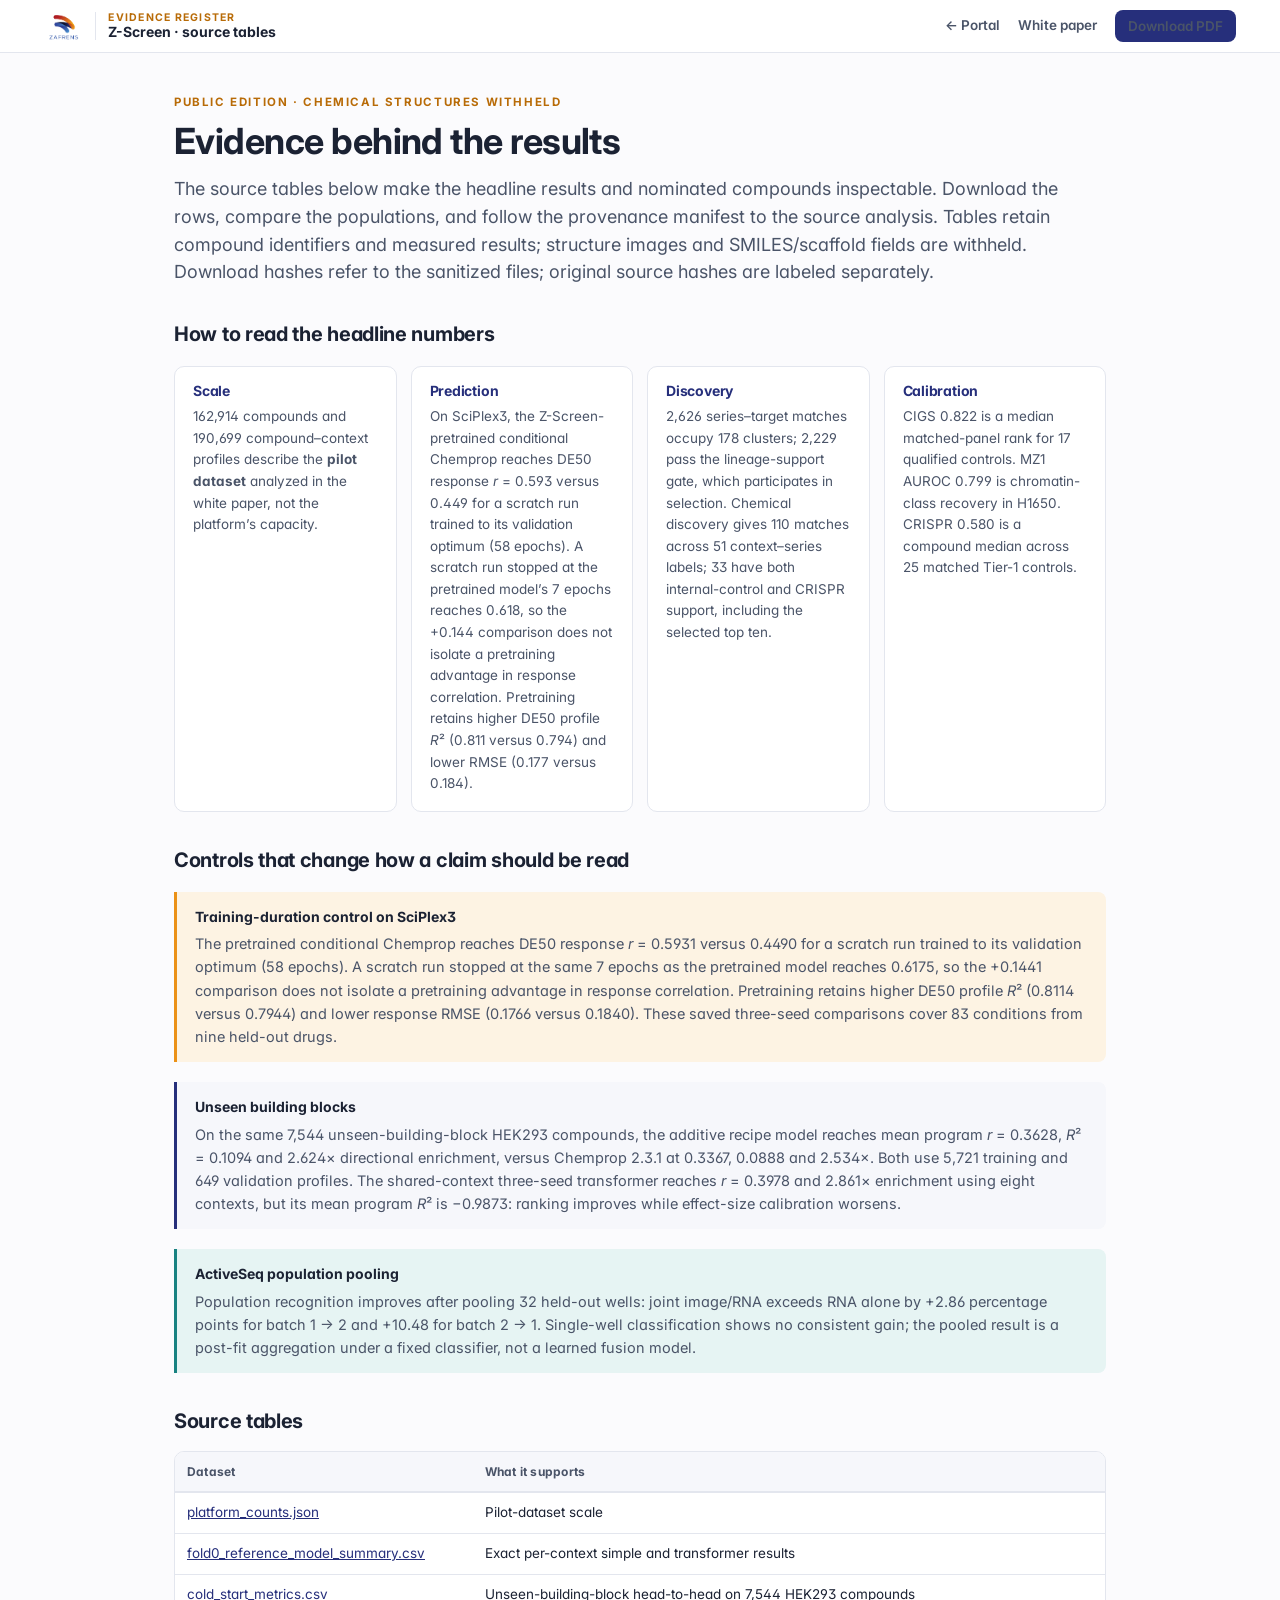
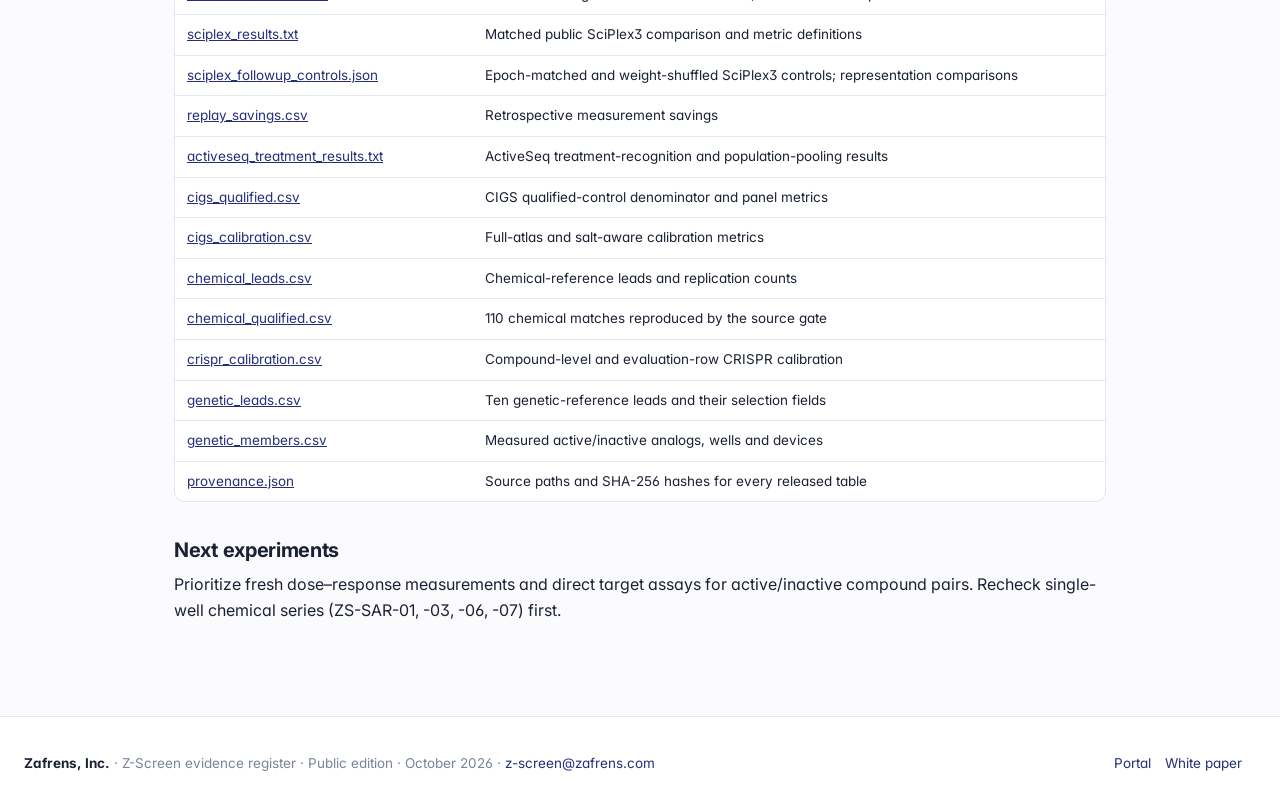
==== docs/evidence.html @ 52451b91 "Replace the April 2026 briefing with the Z-Screen investor & collaborator portal - Portal (index.htm" ====
<!DOCTYPE html>
<html lang="en">
<head>
<meta charset="UTF-8">
<meta name="viewport" content="width=device-width, initial-scale=1.0">
<title>Z-Screen evidence register · Zafrens</title>
<meta name="robots" content="noindex, nofollow">
<link rel="preconnect" href="https://fonts.googleapis.com"><link rel="preconnect" href="https://fonts.gstatic.com" crossorigin><link href="https://fonts.googleapis.com/css2?family=Inter:wght@400;500;600;700;800&display=swap" rel="stylesheet">
<link rel="stylesheet" href="assets/site.css">
<style>
main { max-width: 980px; margin: 0 auto; padding: 40px 24px 80px; }
h1 { font-size: clamp(28px, 4vw, 36px); margin: 8px 0 12px; }
h2 { font-size: 20px; margin: 36px 0 10px; }
p { margin-bottom: 12px; color: var(--ink); }
.cards { display: grid; grid-template-columns: repeat(auto-fit, minmax(220px, 1fr)); gap: 14px; margin: 20px 0; }
.card { background: var(--white); border: 1px solid var(--hair); border-radius: 10px; padding: 16px 18px; }
.card h3 { font-size: 14px; color: var(--navy); margin-bottom: 6px; }
.card p { font-size: 13.5px; color: var(--slate); margin: 0; }
@media (max-width: 600px) { main { padding: 24px 16px 60px; } }
</style>
</head>
<body>
<header class="topbar"><div class="topbar-inner">
  <a class="brand" href="index.html"><img src="assets/zafrens_logo.png" alt="Zafrens"><span class="brand-text"><small>Evidence register</small>Z-Screen · source tables</span></a>
  <nav class="nav-links"><a href="index.html">← Portal</a><a href="whitepaper.html">White paper</a><a class="btn btn-primary btn-sm" href="docs/ZScreen_Technical_White_Paper.pdf" target="_blank">Download PDF</a></nav>
</div></header>
<main>
  <div class="kicker">Public edition · chemical structures withheld</div>
  <h1>Evidence behind the results</h1>
  <p class="lede">The source tables below make the headline results and nominated compounds inspectable. Download the rows, compare the populations, and follow the provenance manifest to the source analysis. Tables retain compound identifiers and measured results; structure images and SMILES/scaffold fields are withheld. Download hashes refer to the sanitized files; original source hashes are labeled separately.</p>

  <h2>How to read the headline numbers</h2>
  <div class="cards">
    <div class="card"><h3>Scale</h3><p>162,914 compounds and 190,699 compound–context profiles describe the <b>pilot dataset</b> analyzed in the white paper, not the platform’s capacity.</p></div>
    <div class="card"><h3>Prediction</h3><p>On SciPlex3, the Z-Screen-pretrained conditional Chemprop reaches DE50 response <i>r</i> = 0.593 versus 0.449 for a scratch run trained to its validation optimum (58 epochs). A scratch run stopped at the pretrained model’s 7 epochs reaches 0.618, so the +0.144 comparison does not isolate a pretraining advantage in response correlation. Pretraining retains higher DE50 profile <i>R</i>² (0.811 versus 0.794) and lower RMSE (0.177 versus 0.184).</p></div>
    <div class="card"><h3>Discovery</h3><p>2,626 series–target matches occupy 178 clusters; 2,229 pass the lineage-support gate, which participates in selection. Chemical discovery gives 110 matches across 51 context–series labels; 33 have both internal-control and CRISPR support, including the selected top ten.</p></div>
    <div class="card"><h3>Calibration</h3><p>CIGS 0.822 is a median matched-panel rank for 17 qualified controls. MZ1 AUROC 0.799 is chromatin-class recovery in H1650. CRISPR 0.580 is a compound median across 25 matched Tier-1 controls.</p></div>
  </div>

  <h2>Controls that change how a claim should be read</h2>
  <div class="note amber"><span class="note-title">Training-duration control on SciPlex3</span>The pretrained conditional Chemprop reaches DE50 response <i>r</i> = 0.5931 versus 0.4490 for a scratch run trained to its validation optimum (58 epochs). A scratch run stopped at the same 7 epochs as the pretrained model reaches 0.6175, so the +0.1441 comparison does not isolate a pretraining advantage in response correlation. Pretraining retains higher DE50 profile <i>R</i>² (0.8114 versus 0.7944) and lower response RMSE (0.1766 versus 0.1840). These saved three-seed comparisons cover 83 conditions from nine held-out drugs.</div>
  <div class="note"><span class="note-title">Unseen building blocks</span>On the same 7,544 unseen-building-block HEK293 compounds, the additive recipe model reaches mean program <i>r</i> = 0.3628, <i>R</i>² = 0.1094 and 2.624× directional enrichment, versus Chemprop 2.3.1 at 0.3367, 0.0888 and 2.534×. Both use 5,721 training and 649 validation profiles. The shared-context three-seed transformer reaches <i>r</i> = 0.3978 and 2.861× enrichment using eight contexts, but its mean program <i>R</i>² is −0.9873: ranking improves while effect-size calibration worsens.</div>
  <div class="note teal"><span class="note-title">ActiveSeq population pooling</span>Population recognition improves after pooling 32 held-out wells: joint image/RNA exceeds RNA alone by +2.86 percentage points for batch 1 → 2 and +10.48 for batch 2 → 1. Single-well classification shows no consistent gain; the pooled result is a post-fit aggregation under a fixed classifier, not a learned fusion model.</div>

  <h2>Source tables</h2>
  <div class="table-wrap"><table class="tbl">
    <thead><tr><th>Dataset</th><th>What it supports</th></tr></thead>
    <tbody>
      <tr><td><a href="evidence/platform_counts.json">platform_counts.json</a></td><td>Pilot-dataset scale</td></tr>
      <tr><td><a href="evidence/fold0_reference_model_summary.csv">fold0_reference_model_summary.csv</a></td><td>Exact per-context simple and transformer results</td></tr>
      <tr><td><a href="evidence/cold_start_metrics.csv">cold_start_metrics.csv</a></td><td>Unseen-building-block head-to-head on 7,544 HEK293 compounds</td></tr>
      <tr><td><a href="evidence/sciplex_results.txt">sciplex_results.txt</a></td><td>Matched public SciPlex3 comparison and metric definitions</td></tr>
      <tr><td><a href="evidence/sciplex_followup_controls.json">sciplex_followup_controls.json</a></td><td>Epoch-matched and weight-shuffled SciPlex3 controls; representation comparisons</td></tr>
      <tr><td><a href="evidence/replay_savings.csv">replay_savings.csv</a></td><td>Retrospective measurement savings</td></tr>
      <tr><td><a href="evidence/activeseq_treatment_results.txt">activeseq_treatment_results.txt</a></td><td>ActiveSeq treatment-recognition and population-pooling results</td></tr>
      <tr><td><a href="evidence/cigs_qualified.csv">cigs_qualified.csv</a></td><td>CIGS qualified-control denominator and panel metrics</td></tr>
      <tr><td><a href="evidence/cigs_calibration.csv">cigs_calibration.csv</a></td><td>Full-atlas and salt-aware calibration metrics</td></tr>
      <tr><td><a href="evidence/chemical_leads.csv">chemical_leads.csv</a></td><td>Chemical-reference leads and replication counts</td></tr>
      <tr><td><a href="evidence/chemical_qualified.csv">chemical_qualified.csv</a></td><td>110 chemical matches reproduced by the source gate</td></tr>
      <tr><td><a href="evidence/crispr_calibration.csv">crispr_calibration.csv</a></td><td>Compound-level and evaluation-row CRISPR calibration</td></tr>
      <tr><td><a href="evidence/genetic_leads.csv">genetic_leads.csv</a></td><td>Ten genetic-reference leads and their selection fields</td></tr>
      <tr><td><a href="evidence/genetic_members.csv">genetic_members.csv</a></td><td>Measured active/inactive analogs, wells and devices</td></tr>
      <tr><td><a href="evidence/provenance.json">provenance.json</a></td><td>Source paths and SHA-256 hashes for every released table</td></tr>
    </tbody>
  </table></div>

  <h2>Next experiments</h2>
  <p>Prioritize fresh dose–response measurements and direct target assays for active/inactive compound pairs. Recheck single-well chemical series (ZS-SAR-01, -03, -06, -07) first.</p>
</main>
<footer class="site-footer"><div class="inner"><div><b style="color:var(--ink)">Zafrens, Inc.</b> · Z-Screen evidence register · Public edition · October 2026 · <a href="mailto:z-screen@zafrens.com">z-screen@zafrens.com</a></div><div><a href="index.html">Portal</a><a href="whitepaper.html">White paper</a></div></div></footer>
</body>
</html>
---- docs/assets/site.css ----
/* Z-Screen portal and white paper — shared design tokens and components */
:root {
  --navy: #262F7B; --navy-dark: #171D52; --navy-mid: #4A56B0; --navy-tint: #E9EBF7;
  --orange: #EB9117; --orange-dark: #B86B07; --orange-tint: #FDF3E3;
  --teal: #188281; --teal-tint: #E6F4F3;
  --ink: #1B2233; --slate: #4A5468; --muted: #7A8499; --hair: #E3E6EE; --panel: #F6F7FB; --bg: #FBFBFD; --white: #FFFFFF;
  --font: Inter, "Segoe UI", system-ui, -apple-system, Roboto, Helvetica, Arial, sans-serif;
  --mono: "JetBrains Mono", Consolas, "SF Mono", Menlo, monospace;
  --radius: 10px;
  --shadow: 0 1px 2px rgba(27,34,51,0.04), 0 8px 24px rgba(27,34,51,0.06);
}
* { box-sizing: border-box; margin: 0; padding: 0; }
html { scroll-behavior: smooth; -webkit-text-size-adjust: 100%; }
body { font-family: var(--font); color: var(--ink); background: var(--bg); line-height: 1.6; font-size: 16px; font-feature-settings: "cv11", "ss01"; }
img, svg { max-width: 100%; height: auto; display: block; }
a { color: var(--navy); }
code { font-family: var(--mono); font-size: 0.88em; background: var(--panel); border: 1px solid var(--hair); border-radius: 4px; padding: 0 4px; color: var(--navy-dark); }
.num, .tnum { font-variant-numeric: tabular-nums; }
:focus-visible { outline: 3px solid var(--teal); outline-offset: 3px; }
@media (prefers-reduced-motion: reduce) { html { scroll-behavior: auto; } * { transition: none !important; } }

/* ---------- buttons ---------- */
.btn { display: inline-flex; align-items: center; gap: 8px; padding: 10px 16px; border-radius: 8px; font-size: 14px; font-weight: 600; text-decoration: none; border: 1px solid transparent; cursor: pointer; transition: background .15s, color .15s, border-color .15s, transform .15s; font-family: var(--font); line-height: 1.2; white-space: nowrap; }
.btn-primary { background: var(--navy); color: #fff; }
.btn-primary:hover { background: var(--navy-dark); }
.btn-accent { background: var(--orange); color: #fff; }
.btn-accent:hover { background: var(--orange-dark); }
.btn-outline { background: var(--white); color: var(--ink); border-color: var(--hair); }
.btn-outline:hover { border-color: var(--navy); color: var(--navy); }
.btn-quiet { background: transparent; color: var(--navy); border-color: transparent; padding-left: 6px; padding-right: 6px; }
.btn-quiet:hover { text-decoration: underline; }
.btn-sm { padding: 7px 12px; font-size: 13px; }
@media (max-width: 600px) { .btn { white-space: normal; text-align: left; } }

/* ---------- topbar ---------- */
.topbar { position: sticky; top: 0; z-index: 100; background: rgba(255,255,255,0.92); backdrop-filter: blur(10px); border-bottom: 1px solid var(--hair); }
.topbar-inner { max-width: 1240px; margin: 0 auto; padding: 10px 24px; display: flex; align-items: center; justify-content: space-between; gap: 16px; flex-wrap: wrap; }
.brand { display: flex; align-items: center; gap: 12px; text-decoration: none; color: var(--ink); }
.brand img { height: 30px; width: auto; }
.brand-text { font-weight: 700; font-size: 14px; line-height: 1.15; border-left: 1px solid var(--hair); padding-left: 12px; }
.brand-text small { display: block; font-size: 10.5px; font-weight: 700; letter-spacing: .12em; text-transform: uppercase; color: var(--orange-dark); }
.nav-links { display: flex; gap: 18px; list-style: none; flex-wrap: wrap; align-items: center; }
.nav-links a { text-decoration: none; color: var(--slate); font-size: 13.5px; font-weight: 600; }
.nav-links a:hover { color: var(--navy); }
.seg { display: inline-flex; background: var(--panel); border: 1px solid var(--hair); border-radius: 8px; padding: 3px; gap: 2px; }
.seg button { border: 0; background: transparent; padding: 6px 11px; border-radius: 6px; font: 600 12.5px var(--font); color: var(--slate); cursor: pointer; }
.seg button.active { background: var(--navy); color: #fff; }

/* ---------- typography ---------- */
.kicker { font-size: 11.5px; font-weight: 700; letter-spacing: .14em; text-transform: uppercase; color: var(--orange-dark); }
h1, h2, h3, h4 { line-height: 1.2; letter-spacing: -0.015em; color: var(--ink); font-weight: 700; }
.lede { font-size: 18px; color: var(--slate); line-height: 1.55; }
.muted { color: var(--muted); }
.small { font-size: 13px; }

/* ---------- stat tiles ---------- */
.stats { display: grid; grid-template-columns: repeat(auto-fit, minmax(190px, 1fr)); gap: 14px; }
.stat { background: var(--white); border: 1px solid var(--hair); border-radius: var(--radius); padding: 18px 18px 16px; }
.stat .v { font-size: 28px; font-weight: 800; color: var(--navy); letter-spacing: -0.02em; line-height: 1.05; font-variant-numeric: tabular-nums; }
.stat .t { font-size: 13.5px; font-weight: 600; margin-top: 8px; color: var(--ink); }
.stat .d { font-size: 12.5px; color: var(--muted); margin-top: 3px; line-height: 1.45; }

/* ---------- callouts ---------- */
.note { border-left: 3px solid var(--navy); background: var(--panel); padding: 14px 18px; border-radius: 0 8px 8px 0; margin: 20px 0; font-size: 14.5px; color: var(--slate); }
.note strong, .note b { color: var(--ink); }
.note.amber { border-left-color: var(--orange); background: var(--orange-tint); }
.note.teal { border-left-color: var(--teal); background: var(--teal-tint); }
.note .note-title { display: block; font-weight: 700; color: var(--ink); margin-bottom: 4px; font-size: 14px; }

/* ---------- figures ---------- */
figure.fig { margin: 28px 0; }
figure.fig .fig-body { background: var(--white); border: 1px solid var(--hair); border-radius: var(--radius); padding: 10px; }
figure.fig .fig-body svg, figure.fig .fig-body img { width: 100%; height: auto; cursor: zoom-in; }
figure.fig figcaption { margin-top: 10px; font-size: 13.5px; color: var(--slate); line-height: 1.5; }
figure.fig figcaption b { color: var(--ink); }

/* ---------- tables ---------- */
.table-wrap { overflow-x: auto; margin: 18px 0 8px; border: 1px solid var(--hair); border-radius: var(--radius); background: var(--white); }
table.tbl { width: 100%; border-collapse: collapse; font-size: 13.5px; }
table.tbl caption { caption-side: top; text-align: left; padding: 12px 14px 8px; font-size: 13.5px; color: var(--slate); }
table.tbl caption b { color: var(--ink); }
table.tbl th { text-align: left; font-size: 12px; font-weight: 700; letter-spacing: .02em; color: var(--slate); padding: 10px 12px; border-bottom: 2px solid var(--hair); background: var(--panel); white-space: nowrap; }
table.tbl td { padding: 9px 12px; border-bottom: 1px solid var(--hair); vertical-align: top; color: var(--ink); }
table.tbl tr:last-child td { border-bottom: 0; }
table.tbl th.n, table.tbl td.n { text-align: right; font-variant-numeric: tabular-nums; white-space: nowrap; }
table.tbl tr.hi td { background: var(--orange-tint); }
table.tbl td .sub { display: block; font-size: 12px; color: var(--muted); }
table.tbl td code { font-size: 12px; }
.tag { display: inline-block; padding: 2px 8px; border-radius: 999px; font-size: 11.5px; font-weight: 700; white-space: nowrap; }
.tag-navy { background: var(--navy-tint); color: var(--navy); }
.tag-teal { background: var(--teal-tint); color: var(--teal); }
.tag-amber { background: var(--orange-tint); color: var(--orange-dark); }
.tag-gray { background: var(--panel); color: var(--slate); border: 1px solid var(--hair); }

/* ---------- lightbox ---------- */
.lightbox { position: fixed; inset: 0; background: rgba(17,20,40,0.86); z-index: 999; display: none; align-items: center; justify-content: center; padding: 24px; cursor: zoom-out; }
.lightbox.open { display: flex; }
.lightbox img { max-width: 96vw; max-height: 94vh; background: #fff; padding: 12px; border-radius: 10px; box-shadow: 0 20px 60px rgba(0,0,0,.5); }

/* ---------- footer ---------- */
footer.site-footer { border-top: 1px solid var(--hair); background: var(--white); padding: 36px 24px; color: var(--muted); font-size: 13.5px; }
footer.site-footer .inner { max-width: 1240px; margin: 0 auto; display: flex; justify-content: space-between; gap: 16px; flex-wrap: wrap; }
footer.site-footer a { color: var(--navy); text-decoration: none; margin-right: 14px; }

/* ---------- phone widths: let pills and buttons wrap (must stay after the .tag rule) ---------- */
@media (max-width: 600px) { .tag { white-space: normal; } }
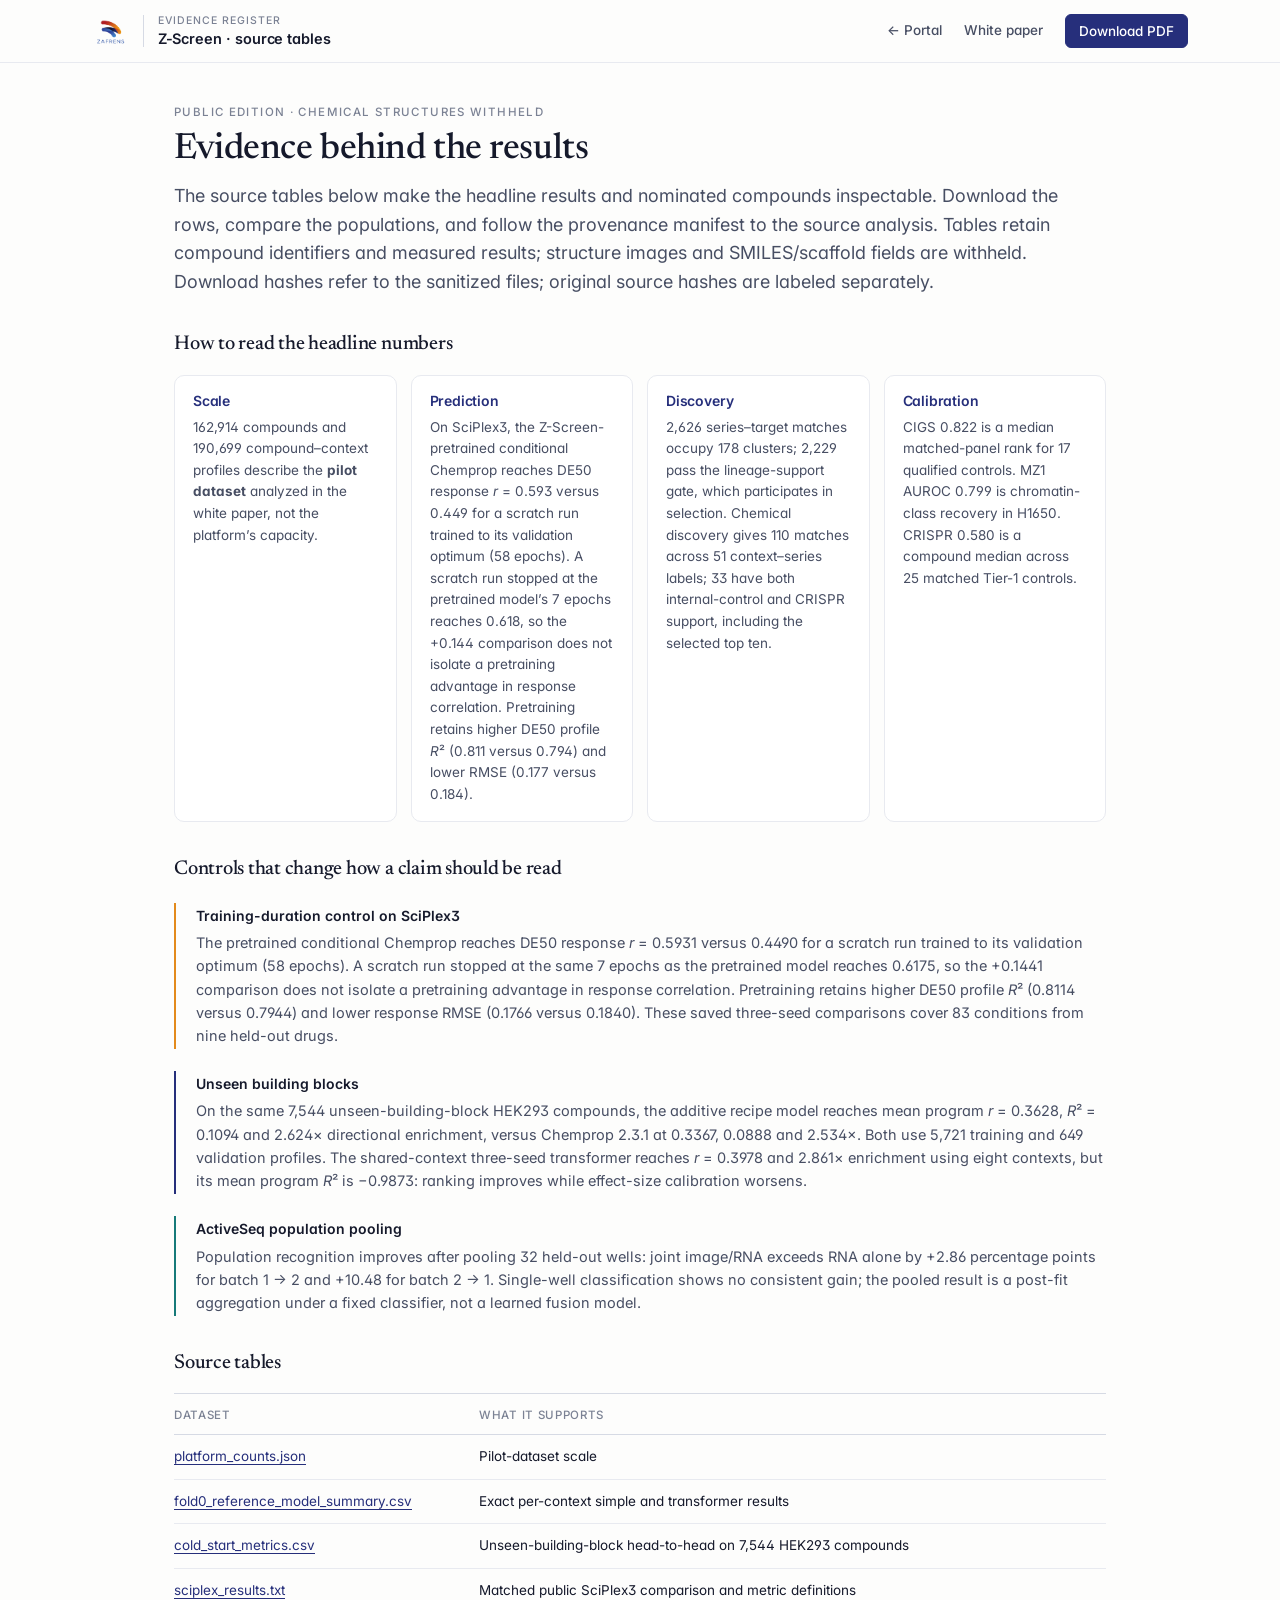
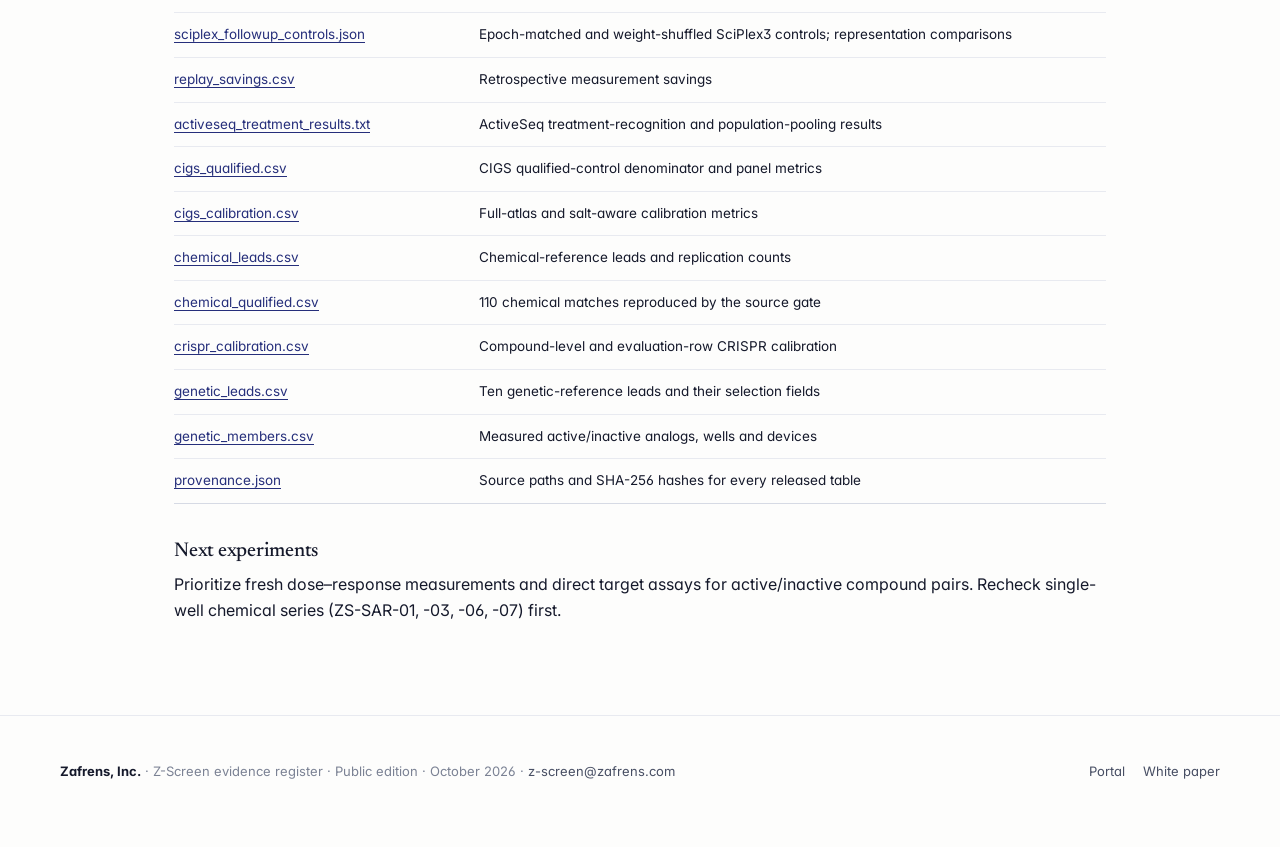
==== commit 48e0153e: "Redesign the portal for a calmer, simpler reading experience Portal (index.html): - Serif display he" ====
--- a/docs/evidence.html
+++ b/docs/evidence.html
@@ -5,7 +5,7 @@
 <meta name="viewport" content="width=device-width, initial-scale=1.0">
 <title>Z-Screen evidence register · Zafrens</title>
 <meta name="robots" content="noindex, nofollow">
-<link rel="preconnect" href="https://fonts.googleapis.com"><link rel="preconnect" href="https://fonts.gstatic.com" crossorigin><link href="https://fonts.googleapis.com/css2?family=Inter:wght@400;500;600;700;800&display=swap" rel="stylesheet">
+<link rel="preconnect" href="https://fonts.googleapis.com"><link rel="preconnect" href="https://fonts.gstatic.com" crossorigin><link href="https://fonts.googleapis.com/css2?family=Inter:wght@400;500;600;700&family=Newsreader:ital,opsz,wght@0,6..72,400;0,6..72,500;1,6..72,400;1,6..72,500&display=swap" rel="stylesheet">
 <link rel="stylesheet" href="assets/site.css">
 <style>
 main { max-width: 980px; margin: 0 auto; padding: 40px 24px 80px; }
--- a/docs/assets/site.css
+++ b/docs/assets/site.css
@@ -1,106 +1,120 @@
 /* Z-Screen portal and white paper — shared design tokens and components */
 :root {
-  --navy: #262F7B; --navy-dark: #171D52; --navy-mid: #4A56B0; --navy-tint: #E9EBF7;
-  --orange: #EB9117; --orange-dark: #B86B07; --orange-tint: #FDF3E3;
-  --teal: #188281; --teal-tint: #E6F4F3;
-  --ink: #1B2233; --slate: #4A5468; --muted: #7A8499; --hair: #E3E6EE; --panel: #F6F7FB; --bg: #FBFBFD; --white: #FFFFFF;
+  --navy: #262F7B; --navy-dark: #1B2262; --navy-mid: #4A56B0; --navy-tint: #EEF0F9;
+  --orange: #E38A1C; --orange-dark: #A5620F; --orange-tint: #FBF2E4;
+  --teal: #177A79; --teal-tint: #E5F2F1;
+  --ink: #15192B; --slate: #474E63; --muted: #7B8294; --hair: #E8EAF0; --hair-strong: #D6DAE4; --panel: #F6F7F9; --bg: #FDFDFC; --white: #FFFFFF;
   --font: Inter, "Segoe UI", system-ui, -apple-system, Roboto, Helvetica, Arial, sans-serif;
+  --serif: "Newsreader", "Iowan Old Style", "Palatino Linotype", Palatino, Georgia, serif;
   --mono: "JetBrains Mono", Consolas, "SF Mono", Menlo, monospace;
-  --radius: 10px;
-  --shadow: 0 1px 2px rgba(27,34,51,0.04), 0 8px 24px rgba(27,34,51,0.06);
+  --radius: 6px;
+  --shadow: 0 1px 2px rgba(21,25,43,0.04);
+  --container: 1160px;
 }
 * { box-sizing: border-box; margin: 0; padding: 0; }
 html { scroll-behavior: smooth; -webkit-text-size-adjust: 100%; }
-body { font-family: var(--font); color: var(--ink); background: var(--bg); line-height: 1.6; font-size: 16px; font-feature-settings: "cv11", "ss01"; }
+body { font-family: var(--font); color: var(--ink); background: var(--bg); line-height: 1.6; font-size: 16px; -webkit-font-smoothing: antialiased; -moz-osx-font-smoothing: grayscale; font-feature-settings: "cv11", "ss01"; }
 img, svg { max-width: 100%; height: auto; display: block; }
-a { color: var(--navy); }
-code { font-family: var(--mono); font-size: 0.88em; background: var(--panel); border: 1px solid var(--hair); border-radius: 4px; padding: 0 4px; color: var(--navy-dark); }
+a { color: var(--navy); text-decoration-thickness: 1px; text-underline-offset: 3px; }
+code { font-family: var(--mono); font-size: 0.86em; background: var(--panel); border: 1px solid var(--hair); border-radius: 4px; padding: 0 4px; color: var(--navy-dark); }
 .num, .tnum { font-variant-numeric: tabular-nums; }
-:focus-visible { outline: 3px solid var(--teal); outline-offset: 3px; }
+:focus-visible { outline: 2px solid var(--navy); outline-offset: 3px; }
 @media (prefers-reduced-motion: reduce) { html { scroll-behavior: auto; } * { transition: none !important; } }
 
-/* ---------- buttons ---------- */
-.btn { display: inline-flex; align-items: center; gap: 8px; padding: 10px 16px; border-radius: 8px; font-size: 14px; font-weight: 600; text-decoration: none; border: 1px solid transparent; cursor: pointer; transition: background .15s, color .15s, border-color .15s, transform .15s; font-family: var(--font); line-height: 1.2; white-space: nowrap; }
-.btn-primary { background: var(--navy); color: #fff; }
-.btn-primary:hover { background: var(--navy-dark); }
-.btn-accent { background: var(--orange); color: #fff; }
-.btn-accent:hover { background: var(--orange-dark); }
-.btn-outline { background: var(--white); color: var(--ink); border-color: var(--hair); }
-.btn-outline:hover { border-color: var(--navy); color: var(--navy); }
-.btn-quiet { background: transparent; color: var(--navy); border-color: transparent; padding-left: 6px; padding-right: 6px; }
-.btn-quiet:hover { text-decoration: underline; }
-.btn-sm { padding: 7px 12px; font-size: 13px; }
-@media (max-width: 600px) { .btn { white-space: normal; text-align: left; } }
-
-/* ---------- topbar ---------- */
-.topbar { position: sticky; top: 0; z-index: 100; background: rgba(255,255,255,0.92); backdrop-filter: blur(10px); border-bottom: 1px solid var(--hair); }
-.topbar-inner { max-width: 1240px; margin: 0 auto; padding: 10px 24px; display: flex; align-items: center; justify-content: space-between; gap: 16px; flex-wrap: wrap; }
-.brand { display: flex; align-items: center; gap: 12px; text-decoration: none; color: var(--ink); }
-.brand img { height: 30px; width: auto; }
-.brand-text { font-weight: 700; font-size: 14px; line-height: 1.15; border-left: 1px solid var(--hair); padding-left: 12px; }
-.brand-text small { display: block; font-size: 10.5px; font-weight: 700; letter-spacing: .12em; text-transform: uppercase; color: var(--orange-dark); }
-.nav-links { display: flex; gap: 18px; list-style: none; flex-wrap: wrap; align-items: center; }
-.nav-links a { text-decoration: none; color: var(--slate); font-size: 13.5px; font-weight: 600; }
-.nav-links a:hover { color: var(--navy); }
-.seg { display: inline-flex; background: var(--panel); border: 1px solid var(--hair); border-radius: 8px; padding: 3px; gap: 2px; }
-.seg button { border: 0; background: transparent; padding: 6px 11px; border-radius: 6px; font: 600 12.5px var(--font); color: var(--slate); cursor: pointer; }
-.seg button.active { background: var(--navy); color: #fff; }
-
 /* ---------- typography ---------- */
-.kicker { font-size: 11.5px; font-weight: 700; letter-spacing: .14em; text-transform: uppercase; color: var(--orange-dark); }
-h1, h2, h3, h4 { line-height: 1.2; letter-spacing: -0.015em; color: var(--ink); font-weight: 700; }
-.lede { font-size: 18px; color: var(--slate); line-height: 1.55; }
+h1, h2 { font-family: var(--serif); font-weight: 500; line-height: 1.12; letter-spacing: -0.012em; color: var(--ink); font-feature-settings: normal; }
+h3, h4 { font-family: var(--font); font-weight: 600; line-height: 1.3; letter-spacing: -0.012em; color: var(--ink); }
+.kicker { font-size: 11.5px; font-weight: 500; letter-spacing: .12em; text-transform: uppercase; color: var(--muted); }
+.lede { font-size: 18px; color: var(--slate); line-height: 1.6; }
 .muted { color: var(--muted); }
 .small { font-size: 13px; }
 
-/* ---------- stat tiles ---------- */
-.stats { display: grid; grid-template-columns: repeat(auto-fit, minmax(190px, 1fr)); gap: 14px; }
-.stat { background: var(--white); border: 1px solid var(--hair); border-radius: var(--radius); padding: 18px 18px 16px; }
-.stat .v { font-size: 28px; font-weight: 800; color: var(--navy); letter-spacing: -0.02em; line-height: 1.05; font-variant-numeric: tabular-nums; }
-.stat .t { font-size: 13.5px; font-weight: 600; margin-top: 8px; color: var(--ink); }
-.stat .d { font-size: 12.5px; color: var(--muted); margin-top: 3px; line-height: 1.45; }
+/* ---------- buttons ---------- */
+.btn { display: inline-flex; align-items: center; gap: 8px; padding: 11px 18px; border-radius: 6px; font-size: 14px; font-weight: 500; text-decoration: none; border: 1px solid transparent; cursor: pointer; transition: background .15s, color .15s, border-color .15s; font-family: var(--font); line-height: 1.2; white-space: nowrap; }
+.btn-primary, .btn-accent { background: var(--navy); color: #fff; border-color: var(--navy); }
+.btn-primary:hover, .btn-accent:hover { background: var(--navy-dark); border-color: var(--navy-dark); }
+.btn-outline { background: transparent; color: var(--ink); border-color: var(--hair-strong); }
+.btn-outline:hover { border-color: var(--ink); }
+.btn-quiet { background: transparent; color: var(--navy); border-color: transparent; padding-left: 4px; padding-right: 4px; }
+.btn-quiet:hover { text-decoration: underline; text-underline-offset: 3px; }
+.btn-sm { padding: 8px 13px; font-size: 13px; }
+
+/* ---------- topbar ---------- */
+.topbar { position: sticky; top: 0; z-index: 100; background: rgba(253,253,252,0.86); backdrop-filter: blur(12px); -webkit-backdrop-filter: blur(12px); border-bottom: 1px solid var(--hair); }
+.topbar-inner { max-width: var(--container); margin: 0 auto; padding: 14px 32px; display: flex; align-items: center; justify-content: space-between; gap: 24px; flex-wrap: wrap; }
+.brand { display: flex; align-items: center; gap: 14px; text-decoration: none; color: var(--ink); }
+.brand img { height: 28px; width: auto; }
+.brand-text { font-weight: 600; font-size: 14.5px; line-height: 1.2; letter-spacing: -0.005em; border-left: 1px solid var(--hair-strong); padding-left: 14px; }
+.brand-text small { display: block; font-size: 10.5px; font-weight: 500; letter-spacing: .1em; text-transform: uppercase; color: var(--muted); margin-bottom: 2px; }
+.nav-links { display: flex; gap: 22px; list-style: none; flex-wrap: wrap; align-items: center; }
+.nav-links a { text-decoration: none; color: var(--slate); font-size: 13.5px; font-weight: 500; transition: color .15s; }
+.nav-links a:hover { color: var(--ink); }
+.nav-links a.btn-primary, .nav-links a.btn-accent { color: #fff; }
+.nav-links a.btn-outline { color: var(--ink); }
+.seg { display: inline-flex; background: var(--panel); border: 1px solid var(--hair); border-radius: 999px; padding: 3px; gap: 2px; }
+.seg button { border: 0; background: transparent; padding: 5px 13px; border-radius: 999px; font: 500 12.5px var(--font); color: var(--slate); cursor: pointer; transition: color .15s, background .15s; }
+.seg button:hover { color: var(--ink); }
+.seg button.active { background: var(--white); color: var(--ink); box-shadow: 0 1px 2px rgba(21,25,43,.08), 0 0 0 1px var(--hair); }
+
+/* ---------- stat rows ---------- */
+.stats { display: grid; grid-template-columns: repeat(auto-fit, minmax(180px, 1fr)); gap: 0 28px; }
+.stat { padding: 20px 0 6px; border-top: 1px solid var(--hair-strong); min-width: 0; }
+.stat .v { font-family: var(--serif); font-size: 30px; white-space: nowrap; font-weight: 500; color: var(--ink); letter-spacing: -0.015em; line-height: 1; font-variant-numeric: tabular-nums; }
+.stat .t { font-size: 13.5px; font-weight: 500; margin-top: 10px; color: var(--ink); }
+.stat .d { font-size: 12.5px; color: var(--muted); margin-top: 4px; line-height: 1.5; }
 
 /* ---------- callouts ---------- */
-.note { border-left: 3px solid var(--navy); background: var(--panel); padding: 14px 18px; border-radius: 0 8px 8px 0; margin: 20px 0; font-size: 14.5px; color: var(--slate); }
+.note { border-left: 2px solid var(--navy); padding: 2px 0 2px 20px; margin: 22px 0; font-size: 14.5px; color: var(--slate); line-height: 1.6; }
 .note strong, .note b { color: var(--ink); }
-.note.amber { border-left-color: var(--orange); background: var(--orange-tint); }
-.note.teal { border-left-color: var(--teal); background: var(--teal-tint); }
-.note .note-title { display: block; font-weight: 700; color: var(--ink); margin-bottom: 4px; font-size: 14px; }
+.note.amber { border-left-color: var(--orange); }
+.note.teal { border-left-color: var(--teal); }
+.note .note-title { display: block; font-weight: 600; color: var(--ink); margin-bottom: 4px; font-size: 14px; }
 
 /* ---------- figures ---------- */
-figure.fig { margin: 28px 0; }
+figure.fig { margin: 32px 0; }
 figure.fig .fig-body { background: var(--white); border: 1px solid var(--hair); border-radius: var(--radius); padding: 10px; }
 figure.fig .fig-body svg, figure.fig .fig-body img { width: 100%; height: auto; cursor: zoom-in; }
-figure.fig figcaption { margin-top: 10px; font-size: 13.5px; color: var(--slate); line-height: 1.5; }
+figure.fig figcaption { margin-top: 12px; font-size: 13.5px; color: var(--slate); line-height: 1.55; }
 figure.fig figcaption b { color: var(--ink); }
 
 /* ---------- tables ---------- */
-.table-wrap { overflow-x: auto; margin: 18px 0 8px; border: 1px solid var(--hair); border-radius: var(--radius); background: var(--white); }
+.table-wrap { overflow-x: auto; margin: 18px 0 8px; border-top: 1px solid var(--hair-strong); border-bottom: 1px solid var(--hair-strong); }
 table.tbl { width: 100%; border-collapse: collapse; font-size: 13.5px; }
-table.tbl caption { caption-side: top; text-align: left; padding: 12px 14px 8px; font-size: 13.5px; color: var(--slate); }
+table.tbl caption { caption-side: top; text-align: left; padding: 12px 0 10px; font-size: 13.5px; color: var(--slate); }
 table.tbl caption b { color: var(--ink); }
-table.tbl th { text-align: left; font-size: 12px; font-weight: 700; letter-spacing: .02em; color: var(--slate); padding: 10px 12px; border-bottom: 2px solid var(--hair); background: var(--panel); white-space: nowrap; }
-table.tbl td { padding: 9px 12px; border-bottom: 1px solid var(--hair); vertical-align: top; color: var(--ink); }
+table.tbl th { text-align: left; font-size: 11.5px; font-weight: 500; letter-spacing: .06em; text-transform: uppercase; color: var(--muted); padding: 12px 12px 10px; border-bottom: 1px solid var(--hair-strong); white-space: nowrap; }
+table.tbl td { padding: 11px 12px; border-bottom: 1px solid var(--hair); vertical-align: top; color: var(--ink); }
+table.tbl th:first-child, table.tbl td:first-child { padding-left: 0; }
+table.tbl th:last-child, table.tbl td:last-child { padding-right: 0; }
 table.tbl tr:last-child td { border-bottom: 0; }
 table.tbl th.n, table.tbl td.n { text-align: right; font-variant-numeric: tabular-nums; white-space: nowrap; }
-table.tbl tr.hi td { background: var(--orange-tint); }
+table.tbl tr.hi td { background: var(--navy-tint); }
 table.tbl td .sub { display: block; font-size: 12px; color: var(--muted); }
 table.tbl td code { font-size: 12px; }
-.tag { display: inline-block; padding: 2px 8px; border-radius: 999px; font-size: 11.5px; font-weight: 700; white-space: nowrap; }
-.tag-navy { background: var(--navy-tint); color: var(--navy); }
-.tag-teal { background: var(--teal-tint); color: var(--teal); }
-.tag-amber { background: var(--orange-tint); color: var(--orange-dark); }
-.tag-gray { background: var(--panel); color: var(--slate); border: 1px solid var(--hair); }
+.tag { display: inline-block; font-size: 11px; font-weight: 600; letter-spacing: .07em; text-transform: uppercase; white-space: nowrap; line-height: 1.4; }
+.tag::before { content: ""; display: inline-block; width: 6px; height: 6px; border-radius: 50%; background: currentColor; margin-right: 7px; vertical-align: 1px; }
+.tag-navy { color: var(--navy); }
+.tag-teal { color: var(--teal); }
+.tag-amber { color: var(--orange-dark); }
+.tag-gray { color: var(--muted); }
 
 /* ---------- lightbox ---------- */
-.lightbox { position: fixed; inset: 0; background: rgba(17,20,40,0.86); z-index: 999; display: none; align-items: center; justify-content: center; padding: 24px; cursor: zoom-out; }
+.lightbox { position: fixed; inset: 0; background: rgba(21,25,43,0.88); z-index: 999; display: none; align-items: center; justify-content: center; padding: 24px; cursor: zoom-out; }
 .lightbox.open { display: flex; }
-.lightbox img { max-width: 96vw; max-height: 94vh; background: #fff; padding: 12px; border-radius: 10px; box-shadow: 0 20px 60px rgba(0,0,0,.5); }
+.lightbox img { max-width: 96vw; max-height: 94vh; background: #fff; padding: 14px; border-radius: 8px; box-shadow: 0 24px 64px rgba(0,0,0,.45); }
 
 /* ---------- footer ---------- */
-footer.site-footer { border-top: 1px solid var(--hair); background: var(--white); padding: 36px 24px; color: var(--muted); font-size: 13.5px; }
-footer.site-footer .inner { max-width: 1240px; margin: 0 auto; display: flex; justify-content: space-between; gap: 16px; flex-wrap: wrap; }
-footer.site-footer a { color: var(--navy); text-decoration: none; margin-right: 14px; }
+footer.site-footer { border-top: 1px solid var(--hair); padding: 44px 32px 64px; color: var(--muted); font-size: 13px; line-height: 1.7; }
+footer.site-footer .inner { max-width: var(--container); margin: 0 auto; display: flex; justify-content: space-between; gap: 24px; flex-wrap: wrap; }
+footer.site-footer a { color: var(--slate); text-decoration: none; }
+footer.site-footer .inner > div:last-child a { margin-left: 18px; }
+footer.site-footer a:hover { color: var(--ink); }
 
-/* ---------- phone widths: let pills and buttons wrap (must stay after the .tag rule) ---------- */
-@media (max-width: 600px) { .tag { white-space: normal; } }
+/* ---------- phone widths (must stay after the .tag and .btn rules) ---------- */
+@media (max-width: 600px) {
+  .tag { white-space: normal; }
+  .btn { white-space: normal; text-align: left; }
+  .topbar-inner { padding: 12px 20px; gap: 12px; }
+  .nav-links { gap: 14px; }
+  footer.site-footer { padding: 36px 20px 48px; }
+}
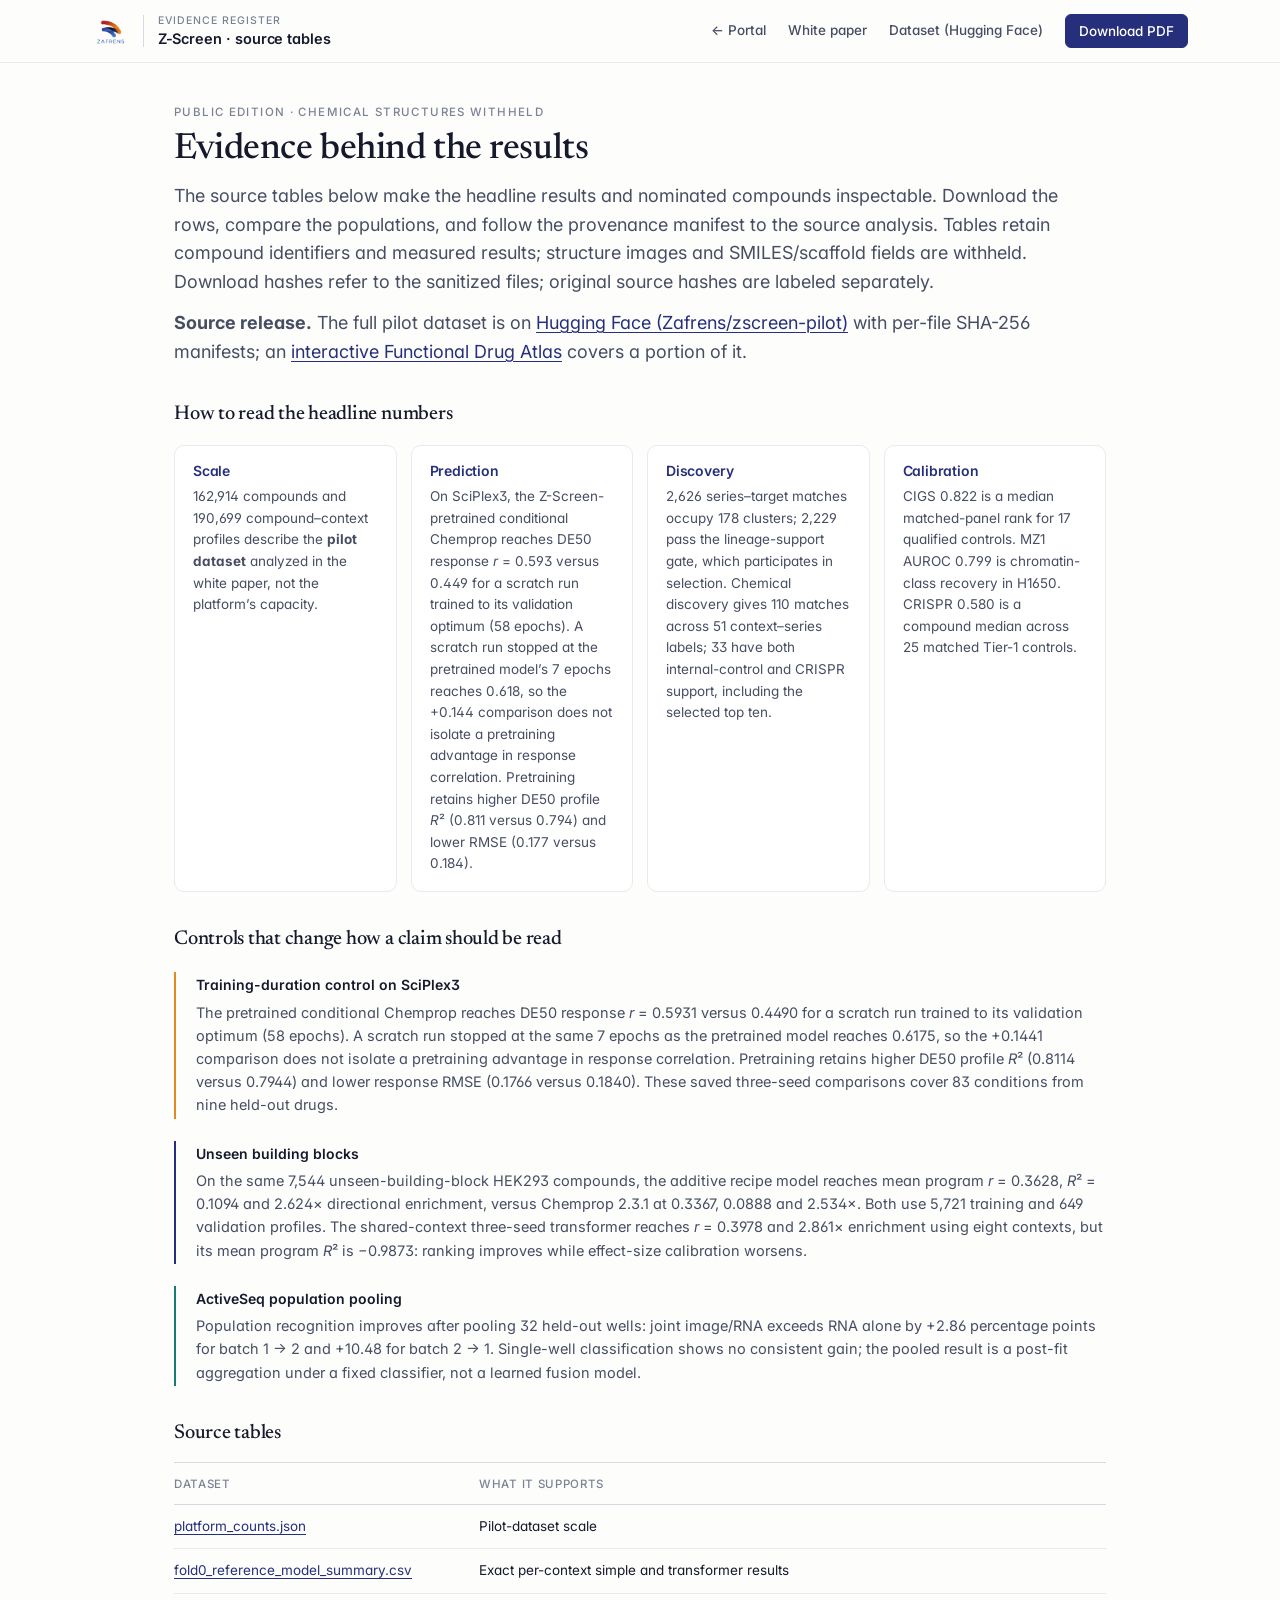
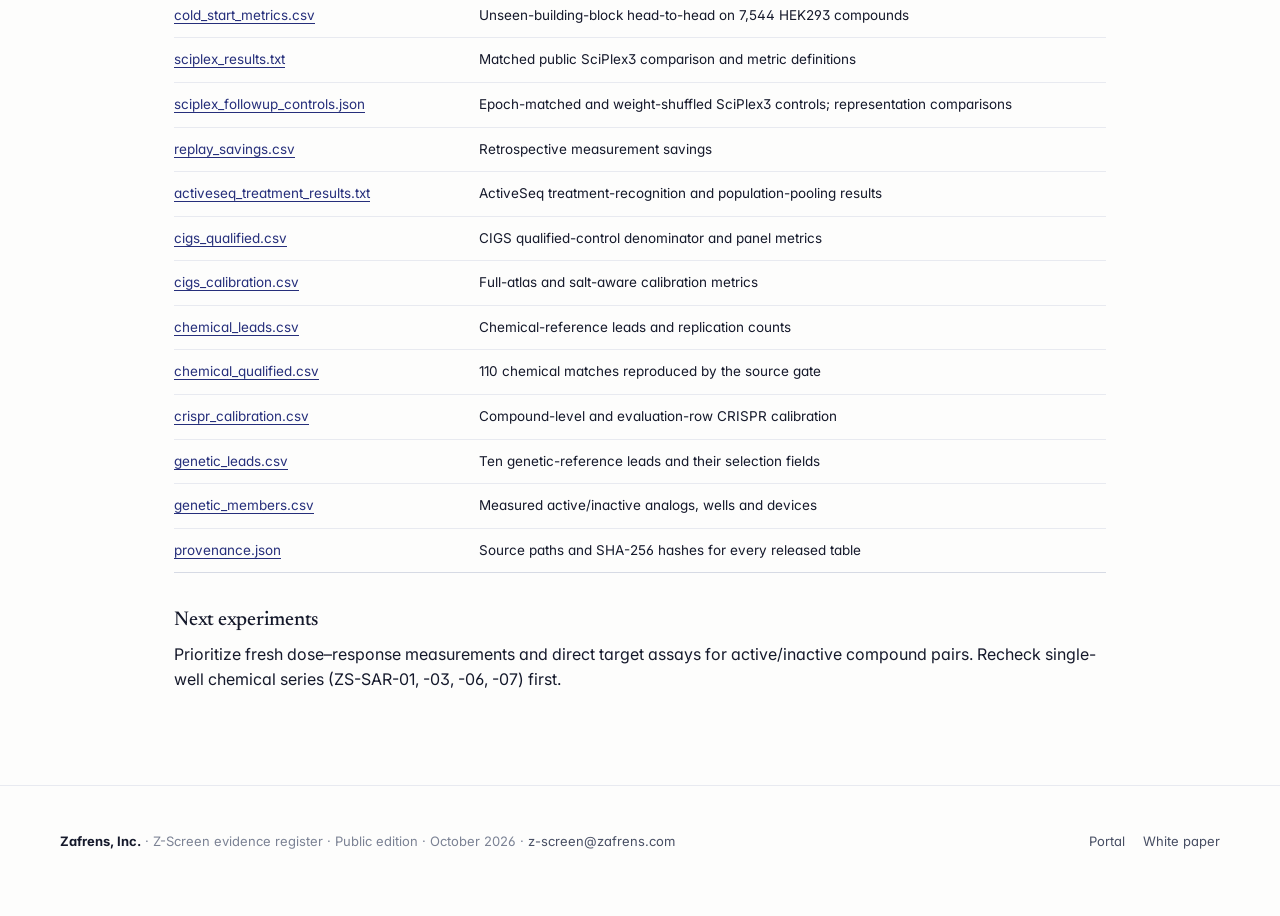
==== commit 955f9796: "Link the Hugging Face pilot dataset and the interactive Functional Drug Atlas Portal: two hero butto" ====
--- a/docs/evidence.html
+++ b/docs/evidence.html
@@ -22,12 +22,14 @@
 <body>
 <header class="topbar"><div class="topbar-inner">
   <a class="brand" href="index.html"><img src="assets/zafrens_logo.png" alt="Zafrens"><span class="brand-text"><small>Evidence register</small>Z-Screen · source tables</span></a>
-  <nav class="nav-links"><a href="index.html">← Portal</a><a href="whitepaper.html">White paper</a><a class="btn btn-primary btn-sm" href="docs/ZScreen_Technical_White_Paper.pdf" target="_blank">Download PDF</a></nav>
+  <nav class="nav-links"><a href="index.html">← Portal</a><a href="whitepaper.html">White paper</a><a href="https://huggingface.co/datasets/Zafrens/zscreen-pilot" target="_blank" rel="noopener">Dataset (Hugging Face)</a><a class="btn btn-primary btn-sm" href="docs/ZScreen_Technical_White_Paper.pdf" target="_blank">Download PDF</a></nav>
 </div></header>
 <main>
   <div class="kicker">Public edition · chemical structures withheld</div>
   <h1>Evidence behind the results</h1>
   <p class="lede">The source tables below make the headline results and nominated compounds inspectable. Download the rows, compare the populations, and follow the provenance manifest to the source analysis. Tables retain compound identifiers and measured results; structure images and SMILES/scaffold fields are withheld. Download hashes refer to the sanitized files; original source hashes are labeled separately.</p>
+
+  <p class="lede"><b>Source release.</b> The full pilot dataset is on <a href="https://huggingface.co/datasets/Zafrens/zscreen-pilot" target="_blank" rel="noopener">Hugging Face (Zafrens/zscreen-pilot)</a> with per-file SHA-256 manifests; an <a href="http://32.190.137.56/" target="_blank" rel="noopener">interactive Functional Drug Atlas</a> covers a portion of it.</p>
 
   <h2>How to read the headline numbers</h2>
   <div class="cards">
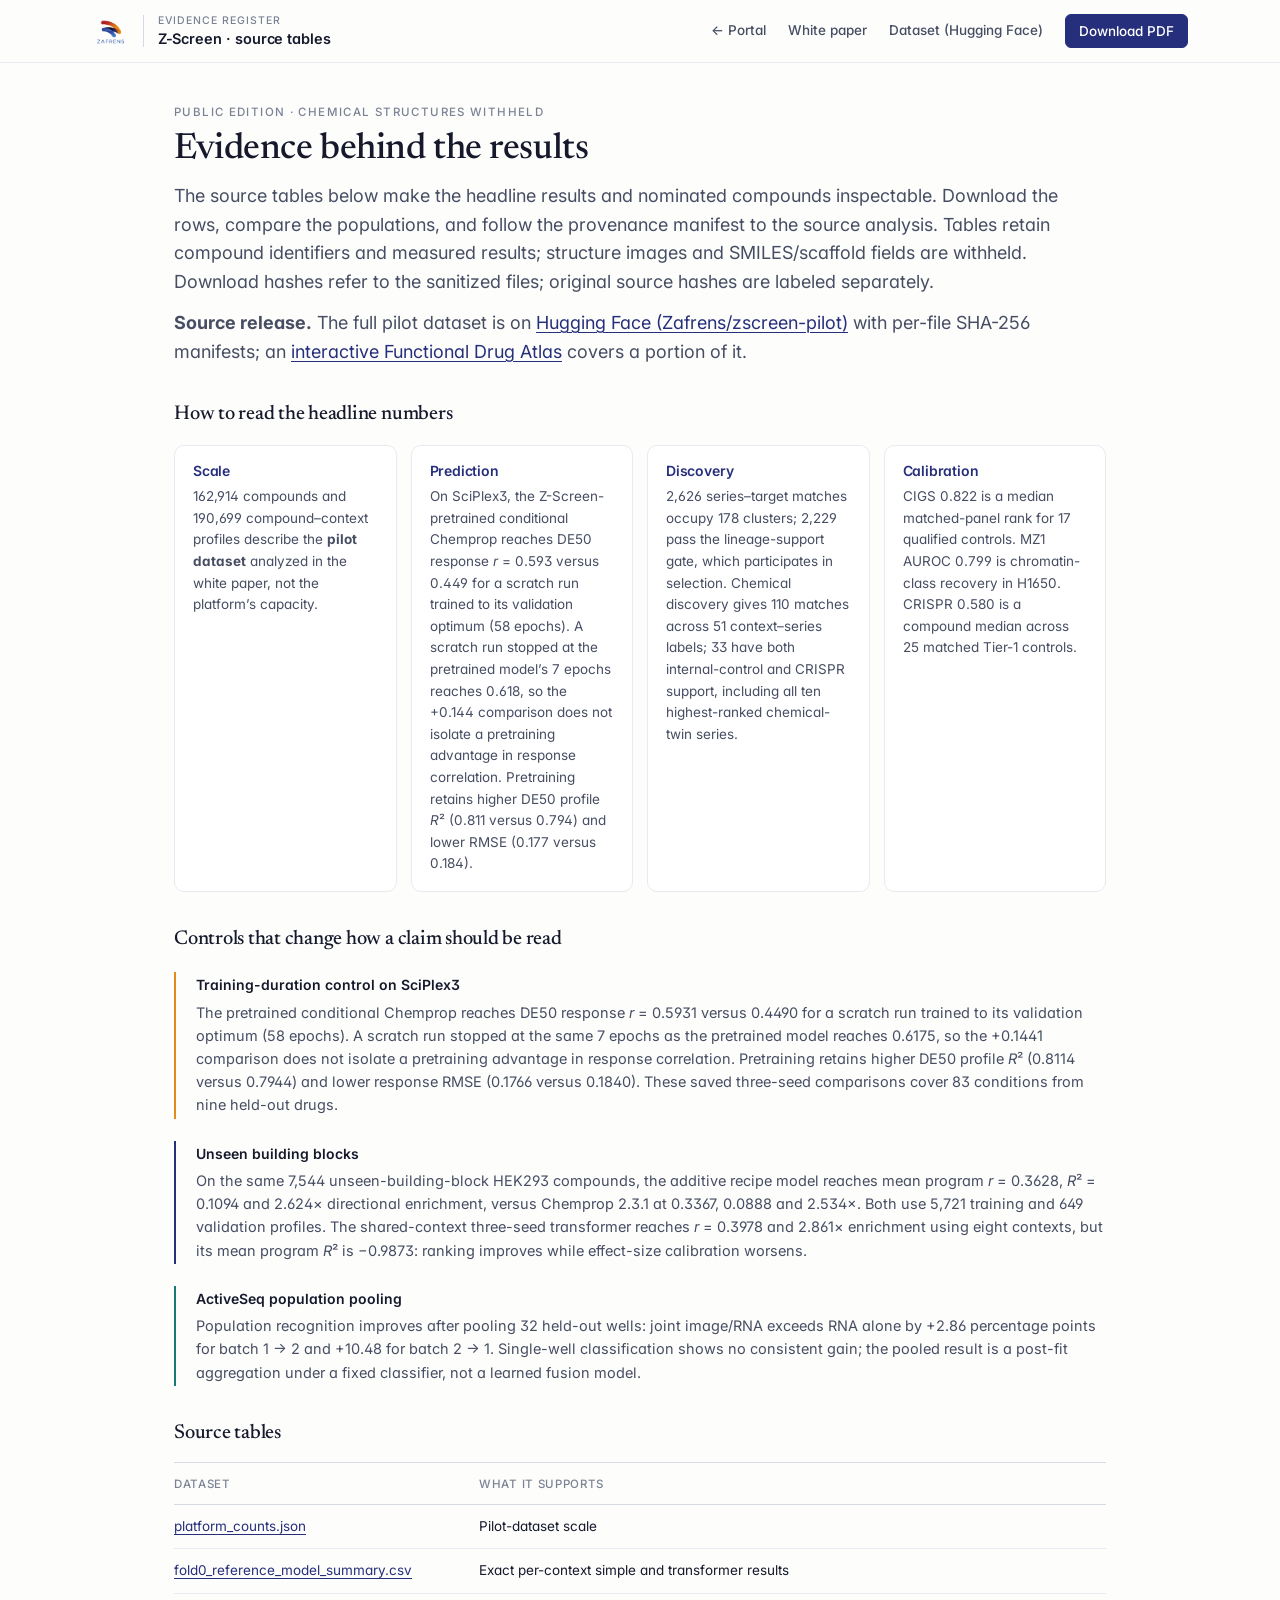
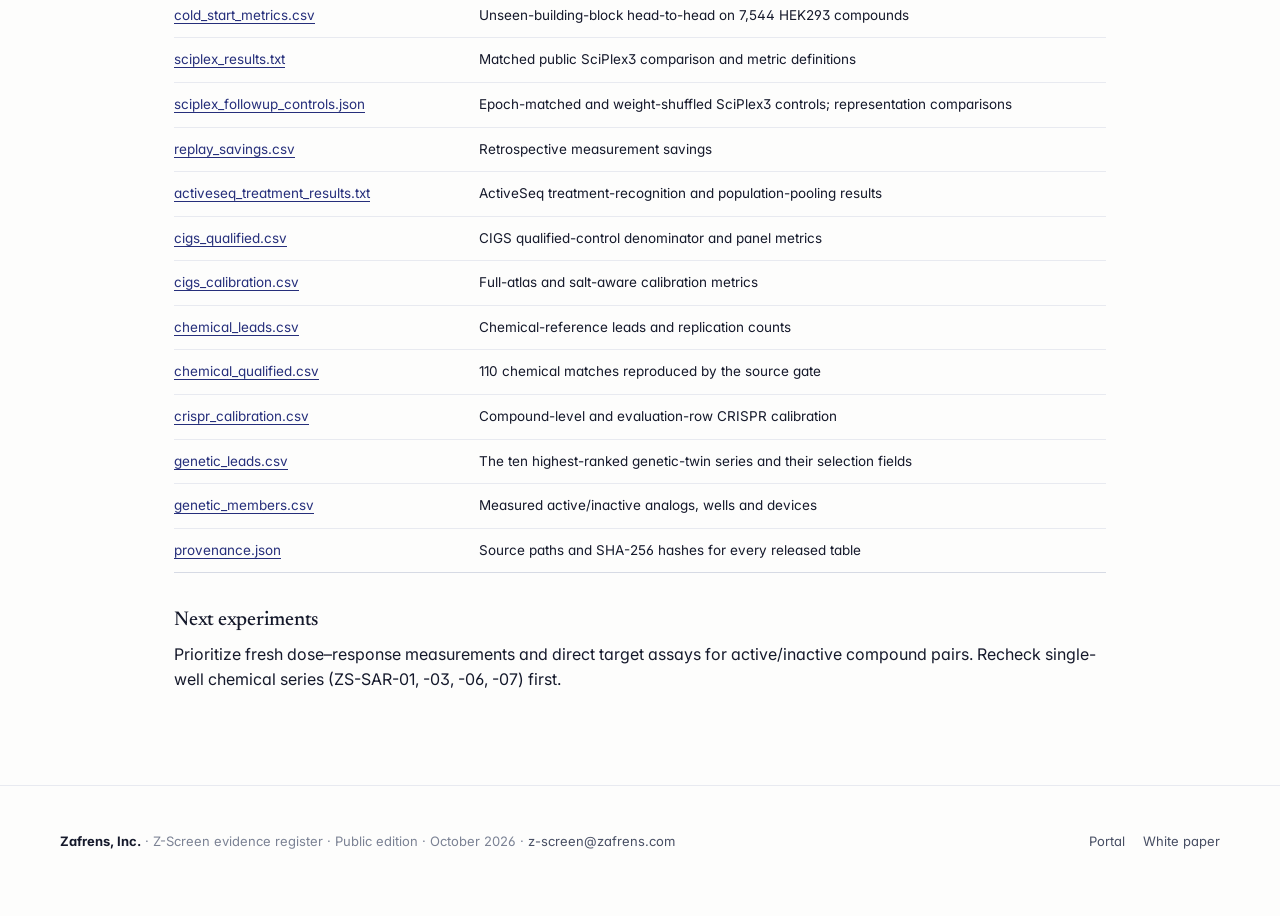
==== commit 11d44379: "Present the twenty series as high-confidence hypotheses from the pilot dataset Section 6, the portal" ====
--- a/docs/evidence.html
+++ b/docs/evidence.html
@@ -35,7 +35,7 @@
   <div class="cards">
     <div class="card"><h3>Scale</h3><p>162,914 compounds and 190,699 compound–context profiles describe the <b>pilot dataset</b> analyzed in the white paper, not the platform’s capacity.</p></div>
     <div class="card"><h3>Prediction</h3><p>On SciPlex3, the Z-Screen-pretrained conditional Chemprop reaches DE50 response <i>r</i> = 0.593 versus 0.449 for a scratch run trained to its validation optimum (58 epochs). A scratch run stopped at the pretrained model’s 7 epochs reaches 0.618, so the +0.144 comparison does not isolate a pretraining advantage in response correlation. Pretraining retains higher DE50 profile <i>R</i>² (0.811 versus 0.794) and lower RMSE (0.177 versus 0.184).</p></div>
-    <div class="card"><h3>Discovery</h3><p>2,626 series–target matches occupy 178 clusters; 2,229 pass the lineage-support gate, which participates in selection. Chemical discovery gives 110 matches across 51 context–series labels; 33 have both internal-control and CRISPR support, including the selected top ten.</p></div>
+    <div class="card"><h3>Discovery</h3><p>2,626 series–target matches occupy 178 clusters; 2,229 pass the lineage-support gate, which participates in selection. Chemical discovery gives 110 matches across 51 context–series labels; 33 have both internal-control and CRISPR support, including all ten highest-ranked chemical-twin series.</p></div>
     <div class="card"><h3>Calibration</h3><p>CIGS 0.822 is a median matched-panel rank for 17 qualified controls. MZ1 AUROC 0.799 is chromatin-class recovery in H1650. CRISPR 0.580 is a compound median across 25 matched Tier-1 controls.</p></div>
   </div>
 
@@ -60,7 +60,7 @@
       <tr><td><a href="evidence/chemical_leads.csv">chemical_leads.csv</a></td><td>Chemical-reference leads and replication counts</td></tr>
       <tr><td><a href="evidence/chemical_qualified.csv">chemical_qualified.csv</a></td><td>110 chemical matches reproduced by the source gate</td></tr>
       <tr><td><a href="evidence/crispr_calibration.csv">crispr_calibration.csv</a></td><td>Compound-level and evaluation-row CRISPR calibration</td></tr>
-      <tr><td><a href="evidence/genetic_leads.csv">genetic_leads.csv</a></td><td>Ten genetic-reference leads and their selection fields</td></tr>
+      <tr><td><a href="evidence/genetic_leads.csv">genetic_leads.csv</a></td><td>The ten highest-ranked genetic-twin series and their selection fields</td></tr>
       <tr><td><a href="evidence/genetic_members.csv">genetic_members.csv</a></td><td>Measured active/inactive analogs, wells and devices</td></tr>
       <tr><td><a href="evidence/provenance.json">provenance.json</a></td><td>Source paths and SHA-256 hashes for every released table</td></tr>
     </tbody>
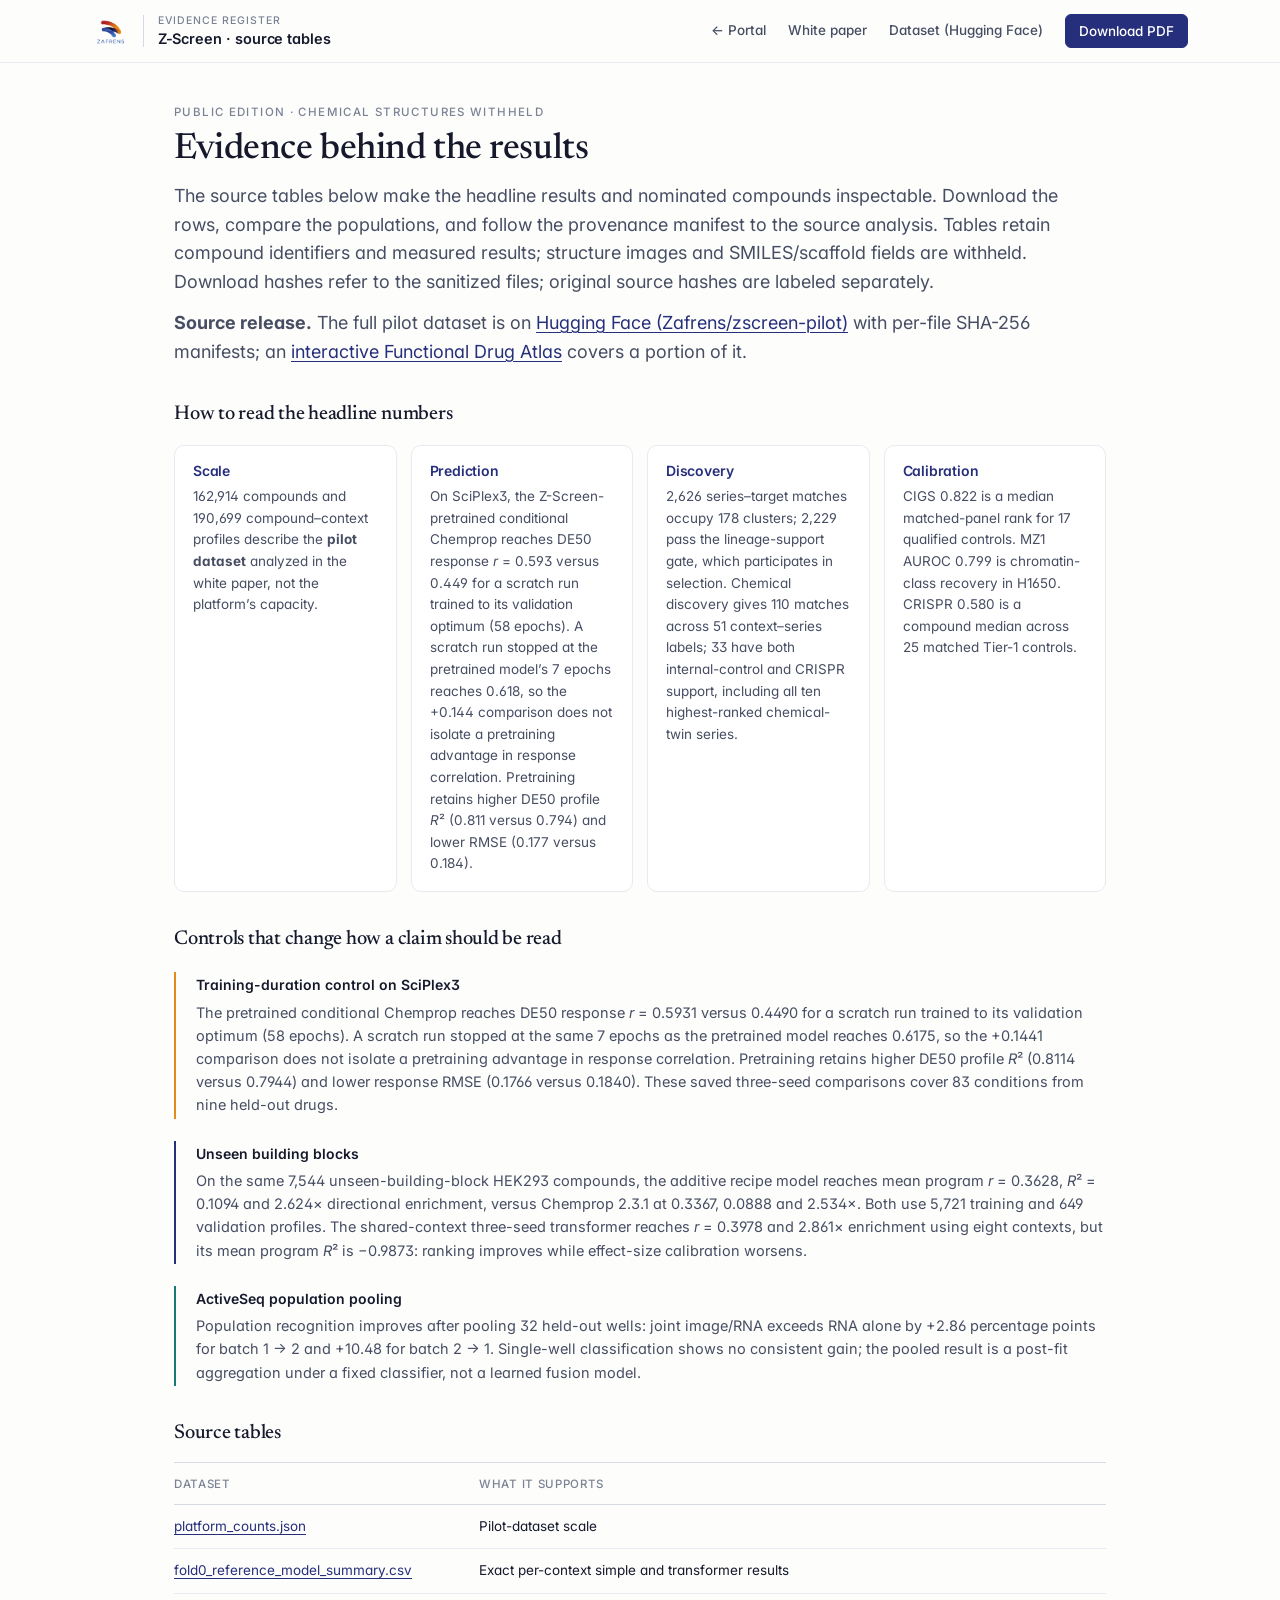
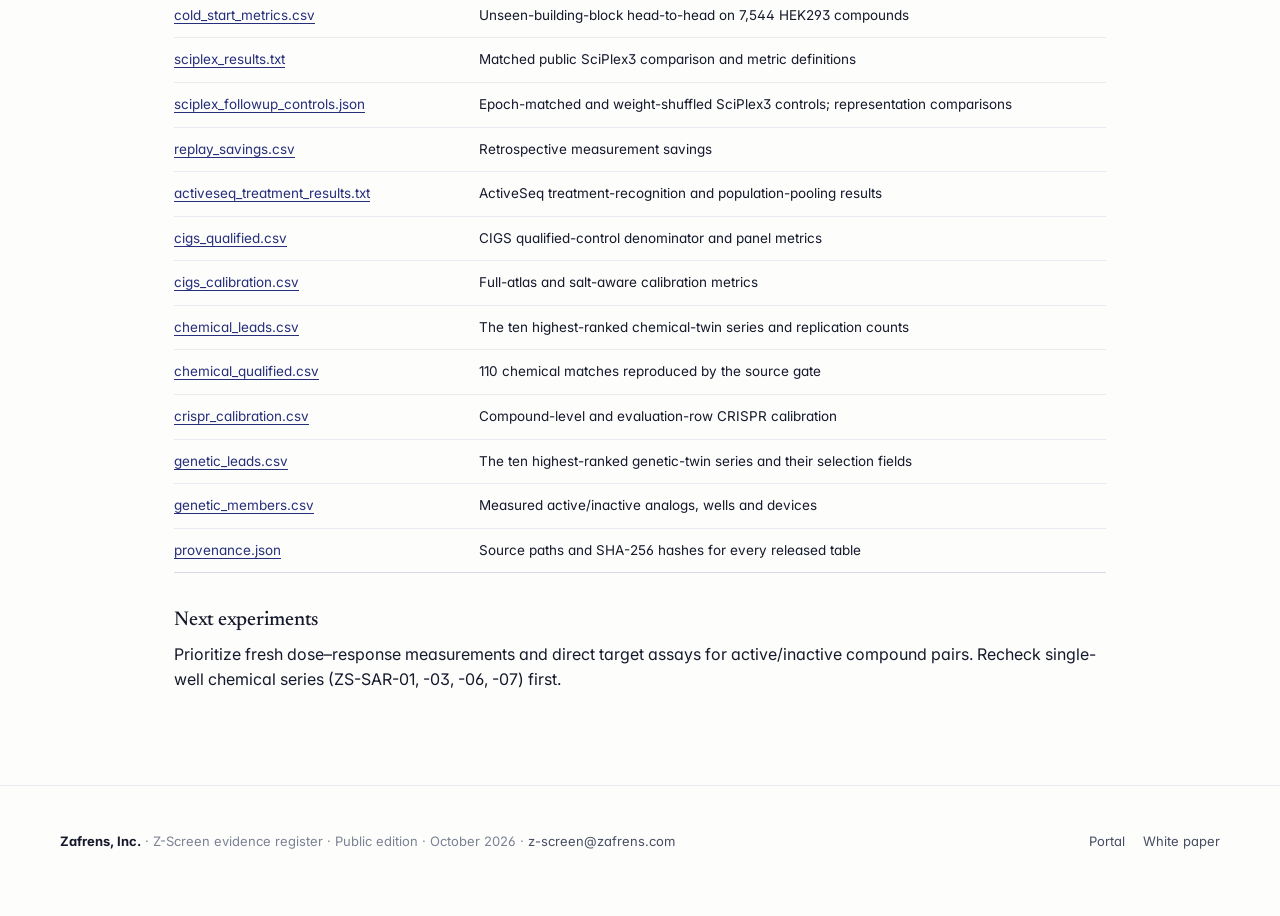
==== commit 712269b5: "Finish the hypothesis wording: series headers in Tables 3, 4 and 6, evidence register description Co" ====
--- a/docs/evidence.html
+++ b/docs/evidence.html
@@ -57,7 +57,7 @@
       <tr><td><a href="evidence/activeseq_treatment_results.txt">activeseq_treatment_results.txt</a></td><td>ActiveSeq treatment-recognition and population-pooling results</td></tr>
       <tr><td><a href="evidence/cigs_qualified.csv">cigs_qualified.csv</a></td><td>CIGS qualified-control denominator and panel metrics</td></tr>
       <tr><td><a href="evidence/cigs_calibration.csv">cigs_calibration.csv</a></td><td>Full-atlas and salt-aware calibration metrics</td></tr>
-      <tr><td><a href="evidence/chemical_leads.csv">chemical_leads.csv</a></td><td>Chemical-reference leads and replication counts</td></tr>
+      <tr><td><a href="evidence/chemical_leads.csv">chemical_leads.csv</a></td><td>The ten highest-ranked chemical-twin series and replication counts</td></tr>
       <tr><td><a href="evidence/chemical_qualified.csv">chemical_qualified.csv</a></td><td>110 chemical matches reproduced by the source gate</td></tr>
       <tr><td><a href="evidence/crispr_calibration.csv">crispr_calibration.csv</a></td><td>Compound-level and evaluation-row CRISPR calibration</td></tr>
       <tr><td><a href="evidence/genetic_leads.csv">genetic_leads.csv</a></td><td>The ten highest-ranked genetic-twin series and their selection fields</td></tr>
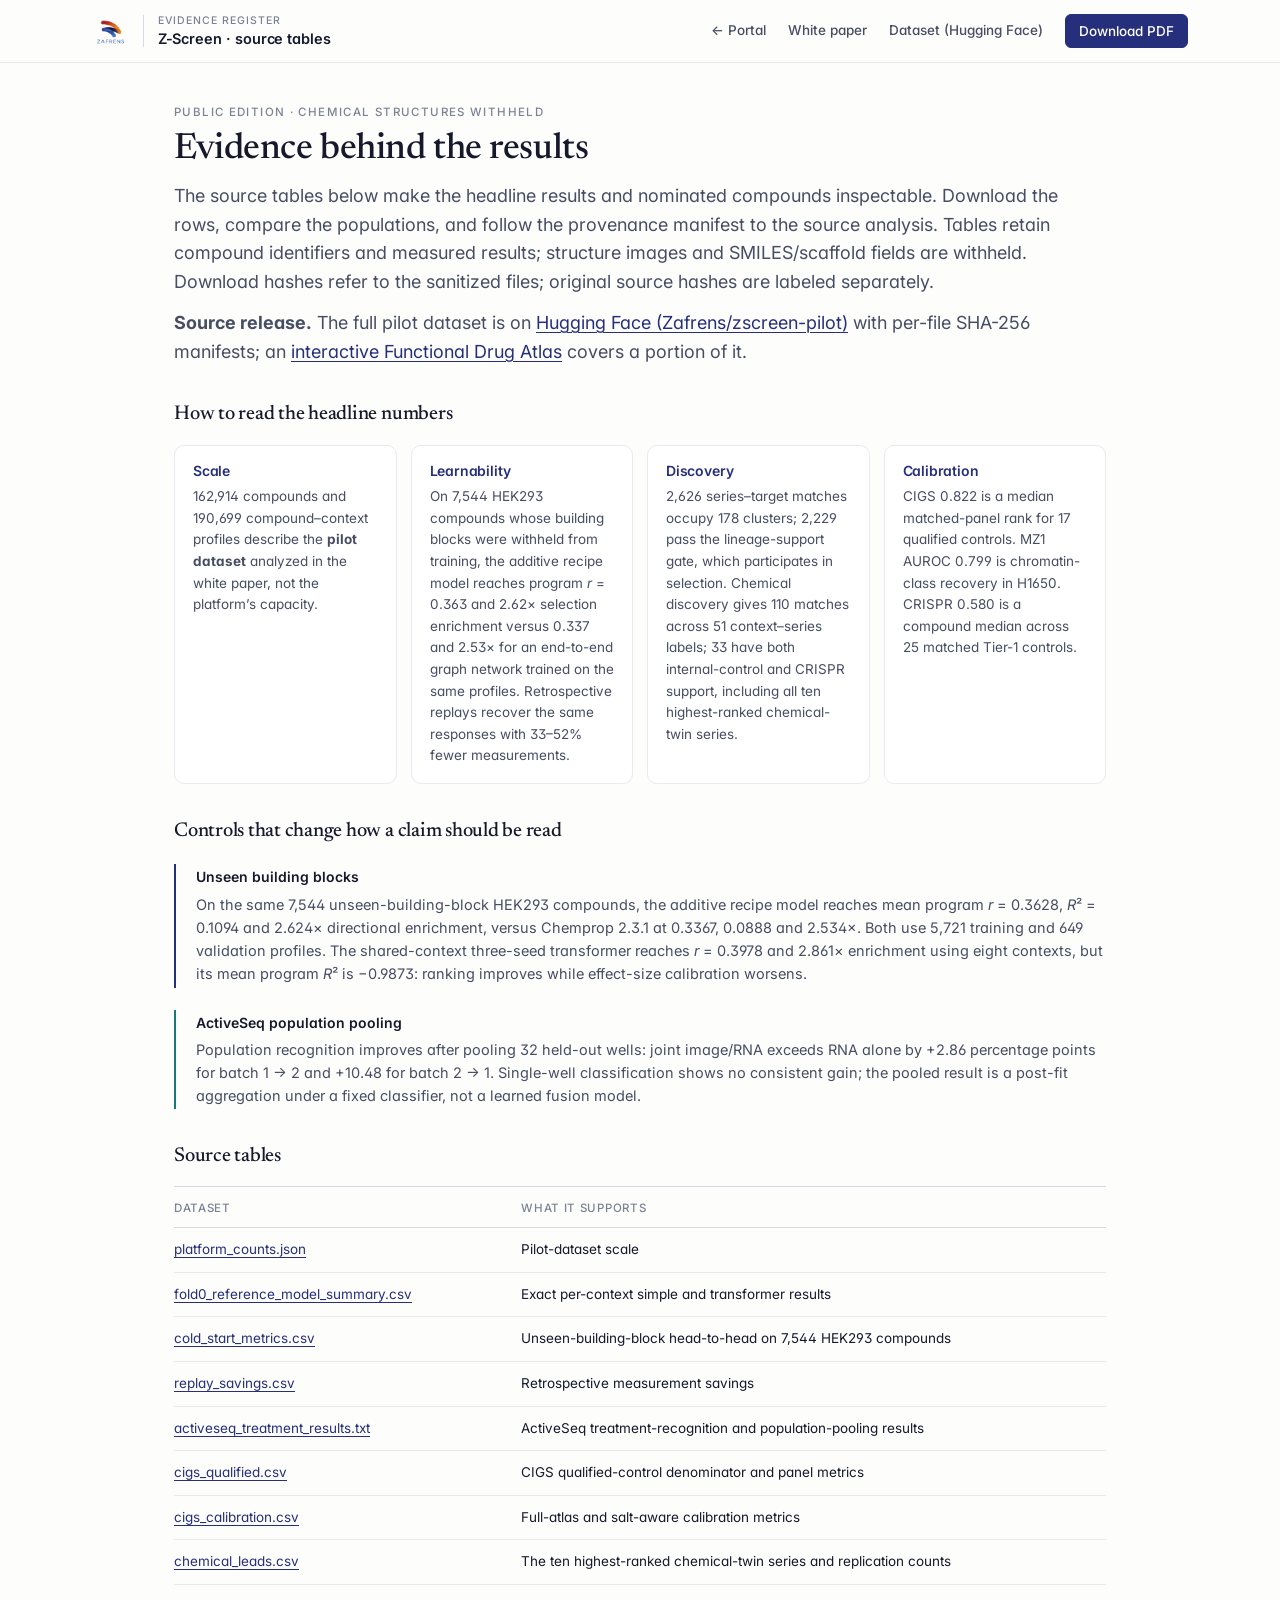
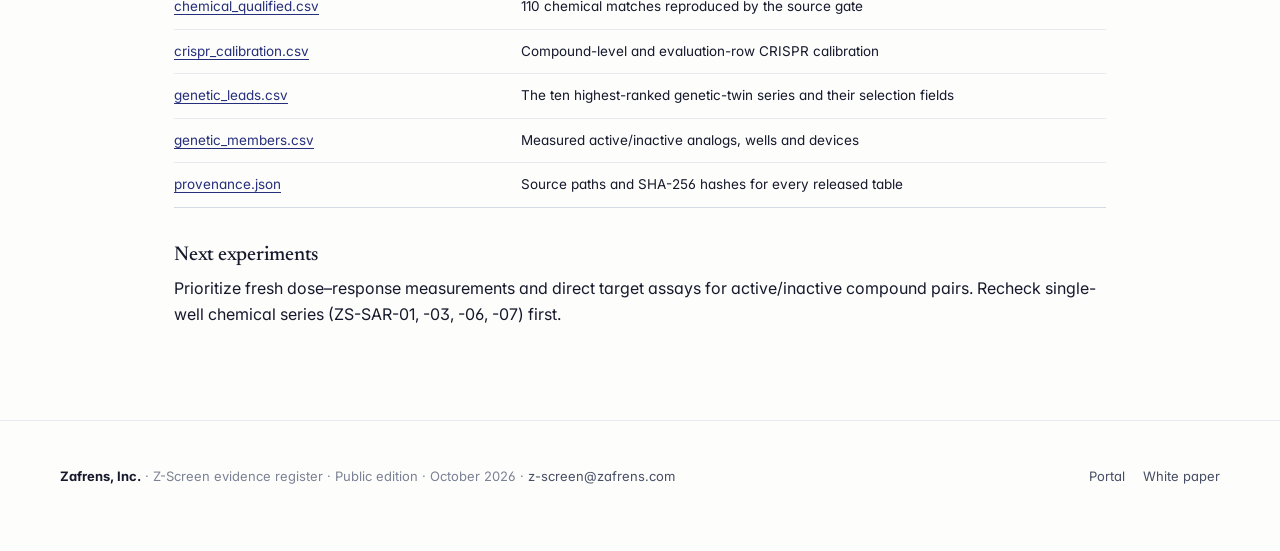
==== commit 47c8eb8b: "Withdraw the SciPlex3 / TDC ADMET transfer analysis from the paper and portal The apparent pretraini" ====
--- a/docs/evidence.html
+++ b/docs/evidence.html
@@ -34,13 +34,12 @@
   <h2>How to read the headline numbers</h2>
   <div class="cards">
     <div class="card"><h3>Scale</h3><p>162,914 compounds and 190,699 compound–context profiles describe the <b>pilot dataset</b> analyzed in the white paper, not the platform’s capacity.</p></div>
-    <div class="card"><h3>Prediction</h3><p>On SciPlex3, the Z-Screen-pretrained conditional Chemprop reaches DE50 response <i>r</i> = 0.593 versus 0.449 for a scratch run trained to its validation optimum (58 epochs). A scratch run stopped at the pretrained model’s 7 epochs reaches 0.618, so the +0.144 comparison does not isolate a pretraining advantage in response correlation. Pretraining retains higher DE50 profile <i>R</i>² (0.811 versus 0.794) and lower RMSE (0.177 versus 0.184).</p></div>
+    <div class="card"><h3>Learnability</h3><p>On 7,544 HEK293 compounds whose building blocks were withheld from training, the additive recipe model reaches program <i>r</i> = 0.363 and 2.62× selection enrichment versus 0.337 and 2.53× for an end-to-end graph network trained on the same profiles. Retrospective replays recover the same responses with 33–52% fewer measurements.</p></div>
     <div class="card"><h3>Discovery</h3><p>2,626 series–target matches occupy 178 clusters; 2,229 pass the lineage-support gate, which participates in selection. Chemical discovery gives 110 matches across 51 context–series labels; 33 have both internal-control and CRISPR support, including all ten highest-ranked chemical-twin series.</p></div>
     <div class="card"><h3>Calibration</h3><p>CIGS 0.822 is a median matched-panel rank for 17 qualified controls. MZ1 AUROC 0.799 is chromatin-class recovery in H1650. CRISPR 0.580 is a compound median across 25 matched Tier-1 controls.</p></div>
   </div>
 
   <h2>Controls that change how a claim should be read</h2>
-  <div class="note amber"><span class="note-title">Training-duration control on SciPlex3</span>The pretrained conditional Chemprop reaches DE50 response <i>r</i> = 0.5931 versus 0.4490 for a scratch run trained to its validation optimum (58 epochs). A scratch run stopped at the same 7 epochs as the pretrained model reaches 0.6175, so the +0.1441 comparison does not isolate a pretraining advantage in response correlation. Pretraining retains higher DE50 profile <i>R</i>² (0.8114 versus 0.7944) and lower response RMSE (0.1766 versus 0.1840). These saved three-seed comparisons cover 83 conditions from nine held-out drugs.</div>
   <div class="note"><span class="note-title">Unseen building blocks</span>On the same 7,544 unseen-building-block HEK293 compounds, the additive recipe model reaches mean program <i>r</i> = 0.3628, <i>R</i>² = 0.1094 and 2.624× directional enrichment, versus Chemprop 2.3.1 at 0.3367, 0.0888 and 2.534×. Both use 5,721 training and 649 validation profiles. The shared-context three-seed transformer reaches <i>r</i> = 0.3978 and 2.861× enrichment using eight contexts, but its mean program <i>R</i>² is −0.9873: ranking improves while effect-size calibration worsens.</div>
   <div class="note teal"><span class="note-title">ActiveSeq population pooling</span>Population recognition improves after pooling 32 held-out wells: joint image/RNA exceeds RNA alone by +2.86 percentage points for batch 1 → 2 and +10.48 for batch 2 → 1. Single-well classification shows no consistent gain; the pooled result is a post-fit aggregation under a fixed classifier, not a learned fusion model.</div>
 
@@ -51,8 +50,6 @@
       <tr><td><a href="evidence/platform_counts.json">platform_counts.json</a></td><td>Pilot-dataset scale</td></tr>
       <tr><td><a href="evidence/fold0_reference_model_summary.csv">fold0_reference_model_summary.csv</a></td><td>Exact per-context simple and transformer results</td></tr>
       <tr><td><a href="evidence/cold_start_metrics.csv">cold_start_metrics.csv</a></td><td>Unseen-building-block head-to-head on 7,544 HEK293 compounds</td></tr>
-      <tr><td><a href="evidence/sciplex_results.txt">sciplex_results.txt</a></td><td>Matched public SciPlex3 comparison and metric definitions</td></tr>
-      <tr><td><a href="evidence/sciplex_followup_controls.json">sciplex_followup_controls.json</a></td><td>Epoch-matched and weight-shuffled SciPlex3 controls; representation comparisons</td></tr>
       <tr><td><a href="evidence/replay_savings.csv">replay_savings.csv</a></td><td>Retrospective measurement savings</td></tr>
       <tr><td><a href="evidence/activeseq_treatment_results.txt">activeseq_treatment_results.txt</a></td><td>ActiveSeq treatment-recognition and population-pooling results</td></tr>
       <tr><td><a href="evidence/cigs_qualified.csv">cigs_qualified.csv</a></td><td>CIGS qualified-control denominator and panel metrics</td></tr>
